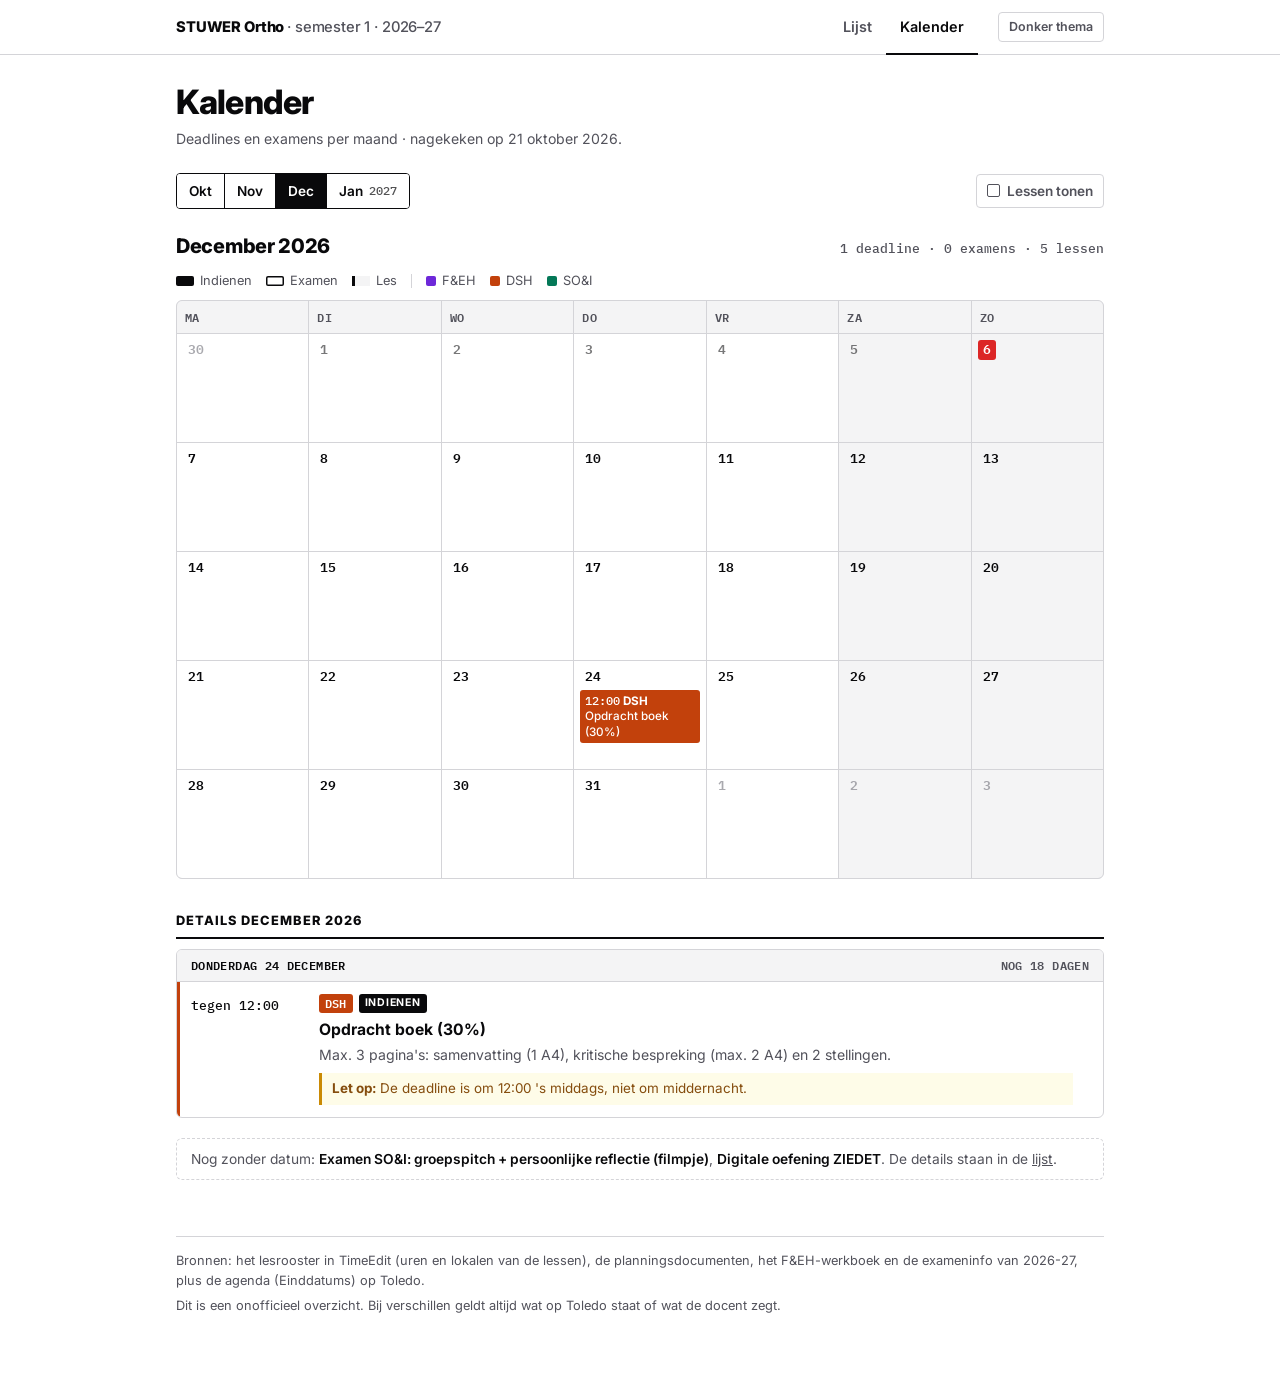
==== kalender.html @ acdc7c65 "Strakker design met meer contrast en een maandkalender Design: - Wit/zwart met harde randen, effen v" ====
<!doctype html>
<html lang="nl">
<head>
<meta charset="utf-8">
<meta name="viewport" content="width=device-width, initial-scale=1">
<title>Kalender · Deadlines STUWER Ortho 26-27</title>
<meta name="description" content="Maandkalender met de deadlines en examens voor F&amp;EH, DSH en SO&amp;I (STUWER Orthopedagogie, UCLL Hasselt, 2026-2027).">
<meta property="og:title" content="Kalender · STUWER Ortho 26-27">
<meta property="og:description" content="Alle deadlines en examens voor F&amp;EH, DSH en SO&amp;I in een maandoverzicht.">
<meta property="og:type" content="website">
<meta property="og:locale" content="nl_BE">
<meta name="theme-color" content="#ffffff" media="(prefers-color-scheme: light)">
<meta name="theme-color" content="#09090b" media="(prefers-color-scheme: dark)">
<link rel="icon" href="data:image/svg+xml,%3Csvg xmlns='http://www.w3.org/2000/svg' viewBox='0 0 64 64'%3E%3Crect width='64' height='64' rx='14' fill='%231b1a20'/%3E%3Crect x='14' y='18' width='36' height='32' rx='5' fill='none' stroke='%23fff' stroke-width='4'/%3E%3Cpath d='M14 29h36M24 12v10M40 12v10' stroke='%23fff' stroke-width='4' stroke-linecap='round'/%3E%3C/svg%3E">
<script>try{var t=localStorage.getItem("theme");if(t==="dark"||t==="light")document.documentElement.setAttribute("data-theme",t)}catch(e){}</script>
<link rel="preconnect" href="https://fonts.googleapis.com">
<link rel="preconnect" href="https://fonts.gstatic.com" crossorigin>
<link href="https://fonts.googleapis.com/css2?family=IBM+Plex+Mono:wght@500;600&family=Inter:wght@400;500;600;700;800&display=swap" rel="stylesheet">
<link rel="stylesheet" href="style.css">
</head>
<body>
<header class="topbar">
  <div class="wrap">
    <a class="brand" href="./">STUWER Ortho <span>· semester 1 · 2026–27</span></a>
    <nav class="tabs" aria-label="Weergave">
      <a href="./">Lijst</a>
      <a href="kalender.html" aria-current="page">Kalender</a>
    </nav>
    <button class="theme" id="theme" type="button" aria-label="Wissel tussen licht en donker thema"></button>
  </div>
</header>

<div class="wrap page">
  <div class="pagehead">
    <h1>Kalender</h1>
    <p class="sub">Deadlines en examens per maand · nagekeken op <span class="checked"></span>.</p>
  </div>

  <div class="calbar">
    <div class="seg" id="months" role="group" aria-label="Kies een maand"></div>
    <button class="chip" id="les" type="button" aria-pressed="false"><span class="box"></span>Lessen tonen</button>
  </div>

  <div class="calhead">
    <h2 id="mtitle"></h2>
    <span class="stats" id="mstats"></span>
  </div>
  <div class="legend" aria-hidden="true">
    <span><i class="lg deadline"></i>Indienen</span>
    <span><i class="lg examen"></i>Examen</span>
    <span><i class="lg les"></i>Les</span>
    <span class="sep"></span>
    <span class="feh"><i class="sq"></i>F&amp;EH</span>
    <span class="dsh"><i class="sq"></i>DSH</span>
    <span class="soi"><i class="sq"></i>SO&amp;I</span>
    <span class="tip">Tik op een dag om de details te zien.</span>
  </div>
  <div class="cal" id="cal"></div>

  <main id="mlist"></main>
  <p class="tbdnote" id="tbdnote" hidden></p>

  <footer>
    <p>Bronnen: het lesrooster in TimeEdit (uren en lokalen van de lessen), de planningsdocumenten, het F&amp;EH-werkboek en de exameninfo van 2026-27, plus de agenda (Einddatums) op Toledo.</p>
    <p>Dit is een onofficieel overzicht. Bij verschillen geldt altijd wat op Toledo staat of wat de docent zegt.</p>
  </footer>
</div>

<script src="data.js"></script>
<script src="common.js"></script>
<script>
const fMon=fmt({month:"short"});
const months=[];
for(let d=new Date(ALL[0].dt.getFullYear(),ALL[0].dt.getMonth(),1),last=ALL[ALL.length-1].dt;d<=last;d=new Date(d.getFullYear(),d.getMonth()+1,1))months.push(d);
const now=new Date(), cur=months.findIndex(m=>m.getFullYear()===now.getFullYear()&&m.getMonth()===now.getMonth());
const state={m:cur>=0?cur:now<months[0]?0:months.length-1,les:false};
const shown=i=>state.les||i.k!=="les";
const inMonth=(i,m)=>i.dt.getFullYear()===m.getFullYear()&&i.dt.getMonth()===m.getMonth();
const plural=(n,one,more)=>n+" "+(n===1?one:more);

const chip=i=>`<span class="ce ${i.v} k-${i.k}" title="${esc(`${COURSES[i.v].abbr} · ${KIND[i.k]} · ${i.t}`)}"><span class="ct">${i.noTime?"":`<span class="t">${fTime.format(i.dt)}</span> `}<b>${esc(COURSES[i.v].abbr)}</b> ${esc(i.t)}</span></span>`;

function render(){
  const m=months[state.m], y=m.getFullYear(), mo=m.getMonth();
  $("#months").innerHTML=months.map((x,k)=>`<button type="button" data-m="${k}" aria-pressed="${k===state.m}">${esc(cap(fMon.format(x)))}${x.getFullYear()!==months[0].getFullYear()?` <span class="n">${x.getFullYear()}</span>`:""}</button>`).join("");
  $("#les").setAttribute("aria-pressed",state.les);

  const items=ALL.filter(i=>inMonth(i,m)), cnt=k=>items.filter(i=>i.k===k).length;
  $("#mtitle").textContent=cap(fMonth.format(m));
  $("#mstats").textContent=[plural(cnt("deadline"),"deadline","deadlines"),plural(cnt("examen"),"examen","examens"),plural(cnt("les"),"les","lessen")].join(" · ");

  const vis=items.filter(shown), byDay={};
  for(const i of vis)(byDay[dayKey(i.dt)]||(byDay[dayKey(i.dt)]=[])).push(i);
  const offset=(new Date(y,mo,1).getDay()+6)%7, len=new Date(y,mo+1,0).getDate(), total=Math.ceil((offset+len)/7)*7, today=dayKey(new Date());
  let html=["ma","di","wo","do","vr","za","zo"].map(w=>`<div class="wd">${w}</div>`).join("");
  for(let k=0;k<total;k++){
    const dt=new Date(y,mo,1-offset+k), key=dayKey(dt), out=dt.getMonth()!==mo, evs=out?[]:byDay[key]||[];
    const cls=`cell${out?" out":""}${key===today?" is-today":""}${k%7>4?" we":""}${!out&&daysUntil(dt)<0?" past":""}`;
    const inner=`<span class="cn">${dt.getDate()}</span>${evs.map(chip).join("")}`;
    html+=evs.length
      ?`<a class="${cls}" href="#d-${key}" aria-label="${esc(cap(fLong.format(dt))+": "+evs.map(i=>KIND[i.k]+" "+COURSES[i.v].abbr+", "+i.t).join("; "))}">${inner}</a>`
      :`<div class="${cls}">${inner}</div>`;
  }
  $("#cal").innerHTML=html;

  const days=groupByDay(vis);
  $("#mlist").innerHTML=`<h2 class="month">Details ${fMonth.format(m)}</h2>`+(days.length
    ?days.map(dayBlock).join("")
    :`<p class="empty">Geen ${state.les?"items":"deadlines of examens"} in ${fMonth.format(m)}.</p>`);

  const tbd=$("#tbdnote");
  tbd.hidden=!UNDATED.length;
  tbd.innerHTML=`Nog zonder datum: ${UNDATED.map(u=>`<b>${esc(u.t)}</b>`).join(", ")}. De details staan in de <a href="./#tbd">lijst</a>.`;
}

$("#months").addEventListener("click",e=>{
  const b=e.target.closest("button"); if(!b)return;
  state.m=+b.dataset.m; render();
});
$("#les").addEventListener("click",()=>{state.les=!state.les;render();});
document.addEventListener("visibilitychange",()=>{if(!document.hidden)render();});
render();
</script>
</body>
</html>
---- style.css ----
/* Gedeelde stijl voor index.html (lijst) en kalender.html. */
:root{
  --bg:#ffffff; --surface:#ffffff; --subtle:#f4f4f5; --ink:#09090b; --muted:#52525b; --faint:#71717a; --line:#d4d4d8;
  --feh:#6d28d9; --dsh:#c2410c; --soi:#047857; --on-c:#ffffff;
  --warn:#854d0e; --warn-bg:#fefce8; --warn-line:#ca8a04;
  --urgent:#dc2626;
  --mono:"IBM Plex Mono",ui-monospace,SFMono-Regular,Menlo,Consolas,monospace;
  color-scheme:light;
}
@media (prefers-color-scheme:dark){
  :root:not([data-theme="light"]){
    --bg:#09090b; --surface:#111113; --subtle:#1a1a1d; --ink:#fafafa; --muted:#a1a1aa; --faint:#8b8b94; --line:#323238;
    --feh:#a78bfa; --dsh:#fb923c; --soi:#34d399; --on-c:#09090b;
    --warn:#fde047; --warn-bg:#232008; --warn-line:#a16207;
    --urgent:#f87171;
    color-scheme:dark;
  }
}
:root[data-theme="dark"]{
  --bg:#09090b; --surface:#111113; --subtle:#1a1a1d; --ink:#fafafa; --muted:#a1a1aa; --faint:#8b8b94; --line:#323238;
  --feh:#a78bfa; --dsh:#fb923c; --soi:#34d399; --on-c:#09090b;
  --warn:#fde047; --warn-bg:#232008; --warn-line:#a16207;
  --urgent:#f87171;
  color-scheme:dark;
}
*{box-sizing:border-box}
html{scroll-behavior:smooth}
@media (prefers-reduced-motion:reduce){html{scroll-behavior:auto}}
body{margin:0;background:var(--bg);color:var(--ink);font:15px/1.5 Inter,system-ui,-apple-system,"Segoe UI",sans-serif;-webkit-font-smoothing:antialiased}
a{color:inherit}
button{font:inherit;color:inherit}
:focus-visible{outline:2px solid var(--ink);outline-offset:2px}
.wrap{max-width:960px;margin:0 auto;padding:0 16px}
main.wrap,.page{padding-bottom:64px}
.label{font-size:.7rem;font-weight:700;letter-spacing:.07em;text-transform:uppercase;color:var(--muted)}
.nw{white-space:nowrap}
.feh{--c:var(--feh)} .dsh{--c:var(--dsh)} .soi{--c:var(--soi)}

/* bovenbalk */
.topbar{border-bottom:1px solid var(--line)}
.topbar .wrap{display:flex;align-items:center;gap:20px;min-height:54px}
.brand{margin-right:auto;font-weight:800;font-size:.92rem;letter-spacing:-.01em;text-decoration:none}
.brand span{color:var(--muted);font-weight:500}
.tabs{display:flex;align-self:stretch}
.tabs a{display:flex;align-items:center;padding:0 14px;margin-bottom:-1px;border-bottom:2px solid transparent;font-size:.9rem;font-weight:600;color:var(--muted);text-decoration:none}
.tabs a:hover{color:var(--ink)}
.tabs a[aria-current="page"]{color:var(--ink);border-bottom-color:var(--ink)}
.theme{flex:none;border:1px solid var(--line);background:var(--surface);border-radius:4px;padding:5px 10px;font-size:.78rem;font-weight:600;color:var(--muted);cursor:pointer}
.theme:hover{color:var(--ink);border-color:var(--ink)}

/* paginakop */
.pagehead{padding:28px 0 0}
h1{margin:0;font-size:clamp(1.55rem,4.5vw,2.1rem);font-weight:800;line-height:1.15;letter-spacing:-.025em}
.sub{margin:6px 0 0;font-size:.88rem;color:var(--muted)}

/* volgende deadline + volgende les */
.summary{display:grid;grid-template-columns:1fr 1fr;gap:12px;margin-top:22px}
.sum{display:grid;grid-template-columns:auto 1fr;align-content:start;gap:0 16px;padding:14px 16px;background:var(--surface);border:1px solid var(--line);border-top:4px solid var(--c,var(--line));border-radius:6px}
.cd{min-width:60px;padding-right:16px;border-right:1px solid var(--line)}
.cd b{display:block;font:600 2.4rem/1 var(--mono);letter-spacing:-.05em;color:var(--c)}
.cd .label{display:block;margin-top:6px}
.s-ttl{margin:4px 0 6px;font-size:1.02rem;font-weight:700;line-height:1.3}
.s-meta{display:flex;flex-wrap:wrap;align-items:center;gap:4px 8px;font:500 .8rem/1.5 var(--mono);color:var(--muted)}
.s-after{grid-column:1/-1;margin-top:12px;padding-top:10px;border-top:1px solid var(--line);font-size:.84rem;color:var(--muted)}
.s-after b{color:var(--ink);font-weight:600}
.s-none{margin:6px 0 0;color:var(--muted)}

/* knoppen en filters */
.filters{display:flex;flex-wrap:wrap;align-items:center;justify-content:space-between;gap:10px 16px;margin-top:28px;padding:10px 0;border-bottom:1px solid var(--line);background:var(--bg)}
.seg{display:inline-flex;border:1px solid var(--ink);border-radius:4px;overflow:hidden}
.seg button{display:inline-flex;align-items:center;gap:6px;border:0;background:var(--surface);padding:7px 12px;font-size:.85rem;font-weight:600;white-space:nowrap;cursor:pointer}
.seg button+button{border-left:1px solid var(--ink)}
.seg button:hover{background:var(--subtle)}
.seg button[aria-pressed="true"]{background:var(--ink);color:var(--bg)}
.seg .n{font:500 .75rem var(--mono);opacity:.7}
.chips{display:flex;flex-wrap:wrap;align-items:center;gap:6px}
.chip{display:inline-flex;align-items:center;gap:7px;border:1px solid var(--line);background:var(--surface);border-radius:4px;padding:6px 10px;font-size:.85rem;font-weight:600;color:var(--muted);cursor:pointer}
.chip:hover{color:var(--ink);border-color:var(--ink)}
.chip[aria-pressed="true"]{color:var(--ink);border-color:var(--ink);box-shadow:inset 0 0 0 1px var(--ink)}
.chip.all[aria-pressed="true"]{background:var(--ink);color:var(--bg)}
.sq{width:10px;height:10px;border-radius:2px;background:var(--c);flex:none}
.box{width:13px;height:13px;border:1.5px solid currentColor;border-radius:2px;flex:none;display:grid;place-items:center;font-size:.6rem;line-height:1}
.chip[aria-pressed="true"] .box{background:var(--ink);border-color:var(--ink);color:var(--bg)}
.chip[aria-pressed="true"] .box::after{content:"✓"}
.pastbtn{display:block;margin:10px 0 0;padding:4px 0;background:none;border:0;color:var(--muted);font-size:.85rem;font-weight:500;text-decoration:underline;text-underline-offset:3px;cursor:pointer}
.pastbtn:hover{color:var(--ink)}

/* labels */
.badge{display:inline-block;padding:4px 6px;border-radius:3px;background:var(--c);color:var(--on-c);font:600 .72rem/1 var(--mono);letter-spacing:.02em}
.kind{display:inline-block;padding:4px 6px;border-radius:3px;font-size:.66rem;font-weight:700;line-height:1;letter-spacing:.07em;text-transform:uppercase;color:var(--muted)}
.kind.les{padding-left:2px;padding-right:2px}
.kind.deadline{background:var(--ink);color:var(--bg)}
.kind.examen{box-shadow:inset 0 0 0 1.5px var(--ink);color:var(--ink)}
.kind.opdracht{box-shadow:inset 0 0 0 1px var(--muted)}

/* planning */
.month{margin:32px 0 10px;padding-bottom:6px;border-bottom:2px solid var(--ink);font-size:.8rem;font-weight:800;letter-spacing:.08em;text-transform:uppercase}
.day{margin:10px 0;background:var(--surface);border:1px solid var(--line);border-radius:6px;overflow:hidden;scroll-margin-top:16px}
.day:target{outline:2px solid var(--ink);outline-offset:2px}
.day.past{opacity:.55}
.dh{display:flex;justify-content:space-between;gap:12px;padding:7px 14px;background:var(--subtle);border-bottom:1px solid var(--line);font:600 .76rem/1.4 var(--mono);letter-spacing:.03em;text-transform:uppercase}
.dh .rel{color:var(--muted);white-space:nowrap}
.dh .rel.soon{color:var(--urgent)}
.row{display:grid;grid-template-columns:112px minmax(0,1fr) auto;gap:4px 16px;padding:12px 14px 12px 11px;border-left:3px solid var(--c)}
.row+.row{border-top:1px solid var(--line)}
.r-time{padding-top:1px;font:500 .82rem/1.6 var(--mono)}
.r-room{font:500 .82rem/1.6 var(--mono);color:var(--muted);text-align:right;white-space:nowrap}
.r-tags{display:flex;flex-wrap:wrap;align-items:center;gap:6px;margin-bottom:6px}
.row h4{margin:0;font-size:.98rem;font-weight:700;line-height:1.35}
.row.k-les h4{font-weight:500}
.row p{margin:4px 0 0;font-size:.88rem;color:var(--muted)}
.row ul{margin:6px 0 0;padding-left:18px;font-size:.88rem;color:var(--muted)}
.row li+li{margin-top:3px}
.note{margin-top:8px!important;padding:6px 10px;border-left:3px solid var(--warn-line);background:var(--warn-bg);color:var(--warn)!important;font-size:.84rem!important;line-height:1.45}
.today{display:flex;align-items:center;gap:10px;margin:22px 0 4px;color:var(--urgent);font:700 .74rem var(--mono);letter-spacing:.06em;text-transform:uppercase}
.today::after{content:"";flex:1;height:2px;background:var(--urgent)}
.empty{padding:28px 0;color:var(--muted);text-align:center}

/* kalender */
.calbar{display:flex;flex-wrap:wrap;align-items:center;justify-content:space-between;gap:10px 16px;margin-top:24px}
.calhead{display:flex;flex-wrap:wrap;align-items:baseline;justify-content:space-between;gap:6px 16px;margin:22px 0 10px}
.calhead h2{margin:0;font-size:1.25rem;font-weight:800;letter-spacing:-.015em}
.calhead .stats{font:500 .8rem var(--mono);color:var(--muted)}
.legend{display:flex;flex-wrap:wrap;align-items:center;gap:6px 14px;margin:0 0 10px;font-size:.8rem;color:var(--muted)}
.legend span{display:inline-flex;align-items:center;gap:6px}
.legend .sep{width:1px;height:14px;background:var(--line)}
.lg{display:inline-block;width:18px;height:10px;border-radius:2px}
.lg.deadline{background:var(--ink)}
.lg.examen{box-shadow:inset 0 0 0 1.5px var(--ink)}
.lg.les{border-left:3px solid var(--ink);border-radius:0;background:var(--subtle)}
.cal{display:grid;grid-template-columns:repeat(7,minmax(0,1fr));gap:1px;background:var(--line);border:1px solid var(--line);border-radius:6px;overflow:hidden}
.wd{padding:6px 8px;background:var(--subtle);font:600 .72rem var(--mono);letter-spacing:.04em;text-transform:uppercase;color:var(--muted)}
.cell{display:flex;flex-direction:column;gap:3px;min-width:0;min-height:108px;padding:6px;background:var(--surface);color:inherit;text-decoration:none}
.cell.we{background:var(--subtle)}
.cell.out .cn{color:var(--faint);opacity:.6}
.cell.past>*{opacity:.55}
a.cell:hover{box-shadow:inset 0 0 0 2px var(--ink)}
.cn{align-self:flex-start;padding:1px 5px;border-radius:3px;font:600 .8rem/1.4 var(--mono)}
.cell.is-today .cn{background:var(--urgent);color:#fff;opacity:1}
.ce{display:block;padding:3px 5px;border-radius:3px;font-size:.73rem;line-height:1.3;word-break:break-word}
.ct{display:-webkit-box;-webkit-box-orient:vertical;-webkit-line-clamp:3;overflow:hidden}
.ce .t{font-family:var(--mono);font-weight:500}
.ce.k-deadline{background:var(--c);color:var(--on-c);font-weight:500}
.ce.k-examen{box-shadow:inset 0 0 0 1.5px var(--c);font-weight:500}
.ce.k-les{padding-left:6px;border-left:3px solid var(--c);border-radius:0;color:var(--muted)}
.tbdnote{margin:20px 0 0;padding:10px 14px;border:1px dashed var(--line);border-radius:6px;font-size:.86rem;color:var(--muted)}
.tbdnote b{color:var(--ink);font-weight:600}

footer{margin-top:56px;padding-top:14px;border-top:1px solid var(--line);font-size:.8rem;color:var(--muted)}
footer p{margin:0 0 6px}

@media (min-width:700px){
  .filters{position:sticky;top:0;z-index:5}
  .day{scroll-margin-top:72px}
}
@media (max-width:640px){
  .summary{grid-template-columns:1fr}
  .seg{display:flex;width:100%}
  .seg button{flex:1 1 auto;justify-content:center;padding:7px 8px}
  .row{grid-template-columns:auto minmax(0,1fr);grid-template-areas:"time room" "main main";gap:2px 8px;padding:10px 12px 12px 10px}
  .r-time{grid-area:time}
  .r-room{grid-area:room;text-align:left;color:var(--muted)}
  .r-room:not(:empty)::before{content:"· "}
  .r-main{grid-area:main;margin-top:4px}
  .cell{min-height:60px;padding:4px 3px;gap:3px}
  .wd{padding:5px 0;text-align:center}
  .cn{font-size:.74rem;padding:0 4px}
  .ce{height:7px;padding:0;border-radius:2px}
  .ct{display:none}
  .ce.k-les{height:4px;border-left:0;background:var(--c);opacity:.5}
  .legend .tip{flex-basis:100%}
}
@media (max-width:560px){
  .topbar .wrap{flex-wrap:wrap;gap:0 12px;padding-top:6px}
  .brand span{display:none}
  .tabs{order:3;width:100%}
  .tabs a{flex:1;justify-content:center;height:42px}
}
@media (min-width:641px){.legend .tip{display:none}}
@media (max-width:380px){.xl{display:none}}
@media print{
  .theme,.tabs,.filters,.pastbtn,.calbar{display:none!important}
  .day,.row{break-inside:avoid}
}
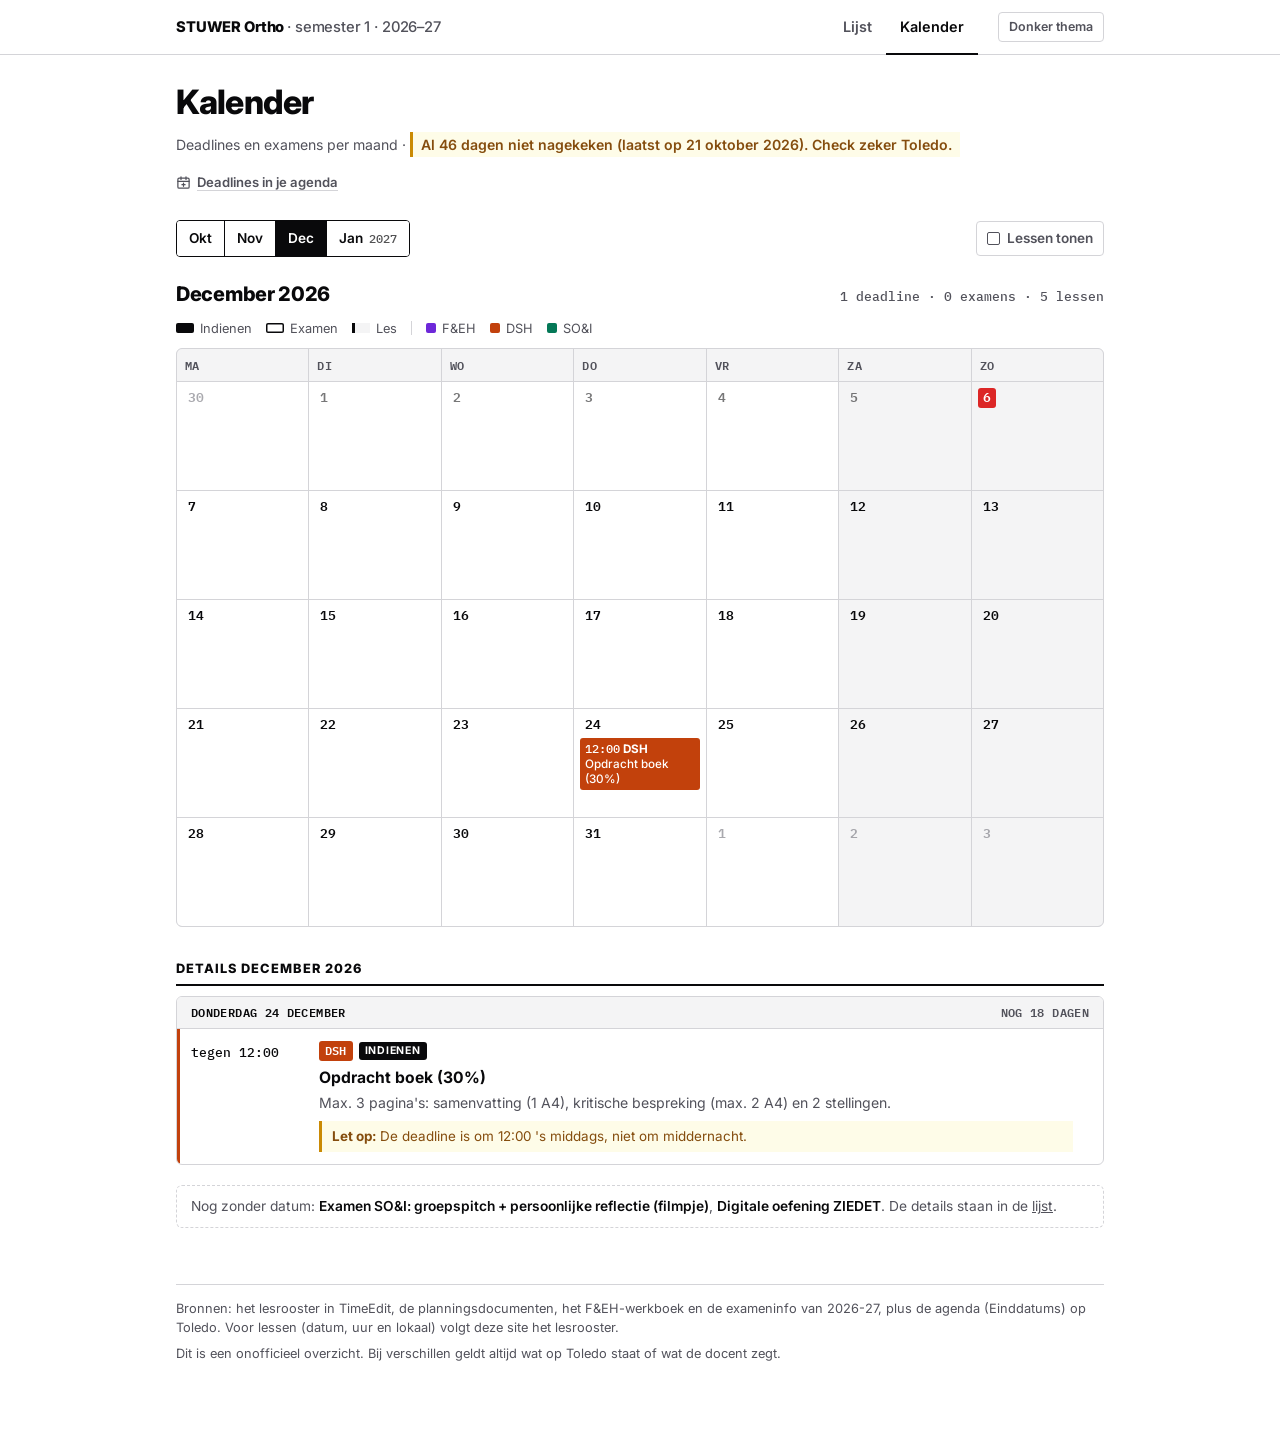
==== commit 6e5686ec: "Agenda-export, datacontrole, nagekeken-melding en beginscherm-tip - Data: TimeEdit is de bron voor l" ====
--- a/kalender.html
+++ b/kalender.html
@@ -11,7 +11,13 @@
 <meta property="og:locale" content="nl_BE">
 <meta name="theme-color" content="#ffffff" media="(prefers-color-scheme: light)">
 <meta name="theme-color" content="#09090b" media="(prefers-color-scheme: dark)">
-<link rel="icon" href="data:image/svg+xml,%3Csvg xmlns='http://www.w3.org/2000/svg' viewBox='0 0 64 64'%3E%3Crect width='64' height='64' rx='14' fill='%231b1a20'/%3E%3Crect x='14' y='18' width='36' height='32' rx='5' fill='none' stroke='%23fff' stroke-width='4'/%3E%3Cpath d='M14 29h36M24 12v10M40 12v10' stroke='%23fff' stroke-width='4' stroke-linecap='round'/%3E%3C/svg%3E">
+<link rel="icon" href="icons/icon.svg" type="image/svg+xml">
+<link rel="apple-touch-icon" href="icons/apple-touch-icon.png">
+<link rel="manifest" href="manifest.webmanifest">
+<meta name="mobile-web-app-capable" content="yes">
+<meta name="apple-mobile-web-app-capable" content="yes">
+<meta name="apple-mobile-web-app-title" content="Deadlines">
+<meta name="apple-mobile-web-app-status-bar-style" content="default">
 <script>try{var t=localStorage.getItem("theme");if(t==="dark"||t==="light")document.documentElement.setAttribute("data-theme",t)}catch(e){}</script>
 <link rel="preconnect" href="https://fonts.googleapis.com">
 <link rel="preconnect" href="https://fonts.gstatic.com" crossorigin>
@@ -32,8 +38,11 @@
 
 <div class="wrap page">
   <div class="pagehead">
-    <h1>Kalender</h1>
-    <p class="sub">Deadlines en examens per maand · nagekeken op <span class="checked"></span>.</p>
+    <div>
+      <h1>Kalender</h1>
+      <p class="sub">Deadlines en examens per maand · <span class="checked"></span></p>
+    </div>
+    <button class="ghost" id="ics" type="button" title="Download een agendabestand (.ics) met alle komende deadlines en examens, met een herinnering 3 dagen en 1 dag vooraf."><svg viewBox="0 0 24 24" fill="none" stroke="currentColor" stroke-width="2" stroke-linecap="round" stroke-linejoin="round" aria-hidden="true"><rect x="3" y="5" width="18" height="16" rx="2"/><path d="M3 10h18M8 3v4M16 3v4M12 13v5M9.5 15.5h5"/></svg><span>Deadlines in je agenda</span></button>
   </div>
 
   <div class="calbar">
@@ -61,7 +70,7 @@
   <p class="tbdnote" id="tbdnote" hidden></p>
 
   <footer>
-    <p>Bronnen: het lesrooster in TimeEdit (uren en lokalen van de lessen), de planningsdocumenten, het F&amp;EH-werkboek en de exameninfo van 2026-27, plus de agenda (Einddatums) op Toledo.</p>
+    <p>Bronnen: het lesrooster in TimeEdit, de planningsdocumenten, het F&amp;EH-werkboek en de exameninfo van 2026-27, plus de agenda (Einddatums) op Toledo. Voor lessen (datum, uur en lokaal) volgt deze site het lesrooster.</p>
     <p>Dit is een onofficieel overzicht. Bij verschillen geldt altijd wat op Toledo staat of wat de docent zegt.</p>
   </footer>
 </div>
@@ -109,8 +118,8 @@
     :`<p class="empty">Geen ${state.les?"items":"deadlines of examens"} in ${fMonth.format(m)}.</p>`);
 
   const tbd=$("#tbdnote");
-  tbd.hidden=!UNDATED.length;
-  tbd.innerHTML=`Nog zonder datum: ${UNDATED.map(u=>`<b>${esc(u.t)}</b>`).join(", ")}. De details staan in de <a href="./#tbd">lijst</a>.`;
+  tbd.hidden=!TBD.length;
+  tbd.innerHTML=`Nog zonder datum: ${TBD.map(u=>`<b>${esc(u.t)}</b>`).join(", ")}. De details staan in de <a href="./#tbd">lijst</a>.`;
 }
 
 $("#months").addEventListener("click",e=>{
--- a/style.css
+++ b/style.css
@@ -182,3 +182,32 @@
   .theme,.tabs,.filters,.pastbtn,.calbar{display:none!important}
   .day,.row{break-inside:avoid}
 }
+
+/* agenda-knop, nagekeken-melding, datafouten */
+.pagehead{display:flex;flex-wrap:wrap;align-items:flex-end;justify-content:space-between;gap:12px 24px}
+.ghost{display:inline-flex;align-items:center;gap:6px;border:0;background:none;padding:4px 0;font-size:.82rem;font-weight:600;color:var(--muted);white-space:nowrap;cursor:pointer}
+.ghost span{text-decoration:underline;text-decoration-color:var(--line);text-underline-offset:3px}
+.ghost:hover{color:var(--ink)}
+.ghost:hover span{text-decoration-color:currentColor}
+.ghost svg{width:15px;height:15px;flex:none}
+.checked.stale{display:inline-block;margin-top:4px;padding:2px 8px;border-left:3px solid var(--warn-line);background:var(--warn-bg);color:var(--warn);font-weight:600}
+.problems{margin:20px 0 0;padding:12px 14px;border:2px solid var(--urgent);border-radius:6px;font-size:.88rem}
+.problems ul{margin:6px 0 0;padding-left:18px;color:var(--muted)}
+
+/* eenmalige tip: op beginscherm zetten */
+.sheet{position:fixed;left:0;right:0;bottom:0;z-index:50;padding:0 12px calc(12px + env(safe-area-inset-bottom));pointer-events:none}
+.sheet-in{position:relative;max-width:520px;margin:0 auto;padding:16px 16px 14px;background:var(--surface);border:1px solid var(--ink);border-top-width:4px;border-radius:8px;box-shadow:0 12px 40px rgba(0,0,0,.28);pointer-events:auto;animation:sheet-up .25s ease-out}
+@keyframes sheet-up{from{transform:translateY(16px);opacity:0}}
+@media (prefers-reduced-motion:reduce){.sheet-in{animation:none}}
+.sheet h2{margin:4px 40px 4px 0;font-size:1.05rem;font-weight:800;letter-spacing:-.01em}
+.sheet p{margin:0;font-size:.88rem;color:var(--muted)}
+.sheet ol{margin:12px 0 0;padding:0;list-style:none;counter-reset:step}
+.sheet li{display:flex;align-items:flex-start;gap:10px;padding:8px 0;border-top:1px solid var(--line);font-size:.9rem;counter-increment:step}
+.sheet li::before{content:counter(step);flex:none;display:grid;place-items:center;width:22px;height:22px;border-radius:3px;background:var(--ink);color:var(--bg);font:600 .75rem var(--mono)}
+.sheet li svg{width:17px;height:17px;vertical-align:-3px}
+.sheet .fine{margin-top:6px;font-size:.8rem}
+.sheet-x{position:absolute;top:10px;right:10px;width:32px;height:32px;border:1px solid var(--line);border-radius:4px;background:var(--surface);color:var(--muted);font-size:1.1rem;line-height:1;cursor:pointer}
+.sheet-act{display:flex;justify-content:flex-end;gap:8px;margin-top:12px}
+.btn{border:1px solid var(--ink);border-radius:4px;background:var(--surface);padding:8px 14px;font-size:.88rem;font-weight:600;cursor:pointer}
+.btn.primary{background:var(--ink);color:var(--bg)}
+@media print{.ghost,.sheet{display:none!important}}
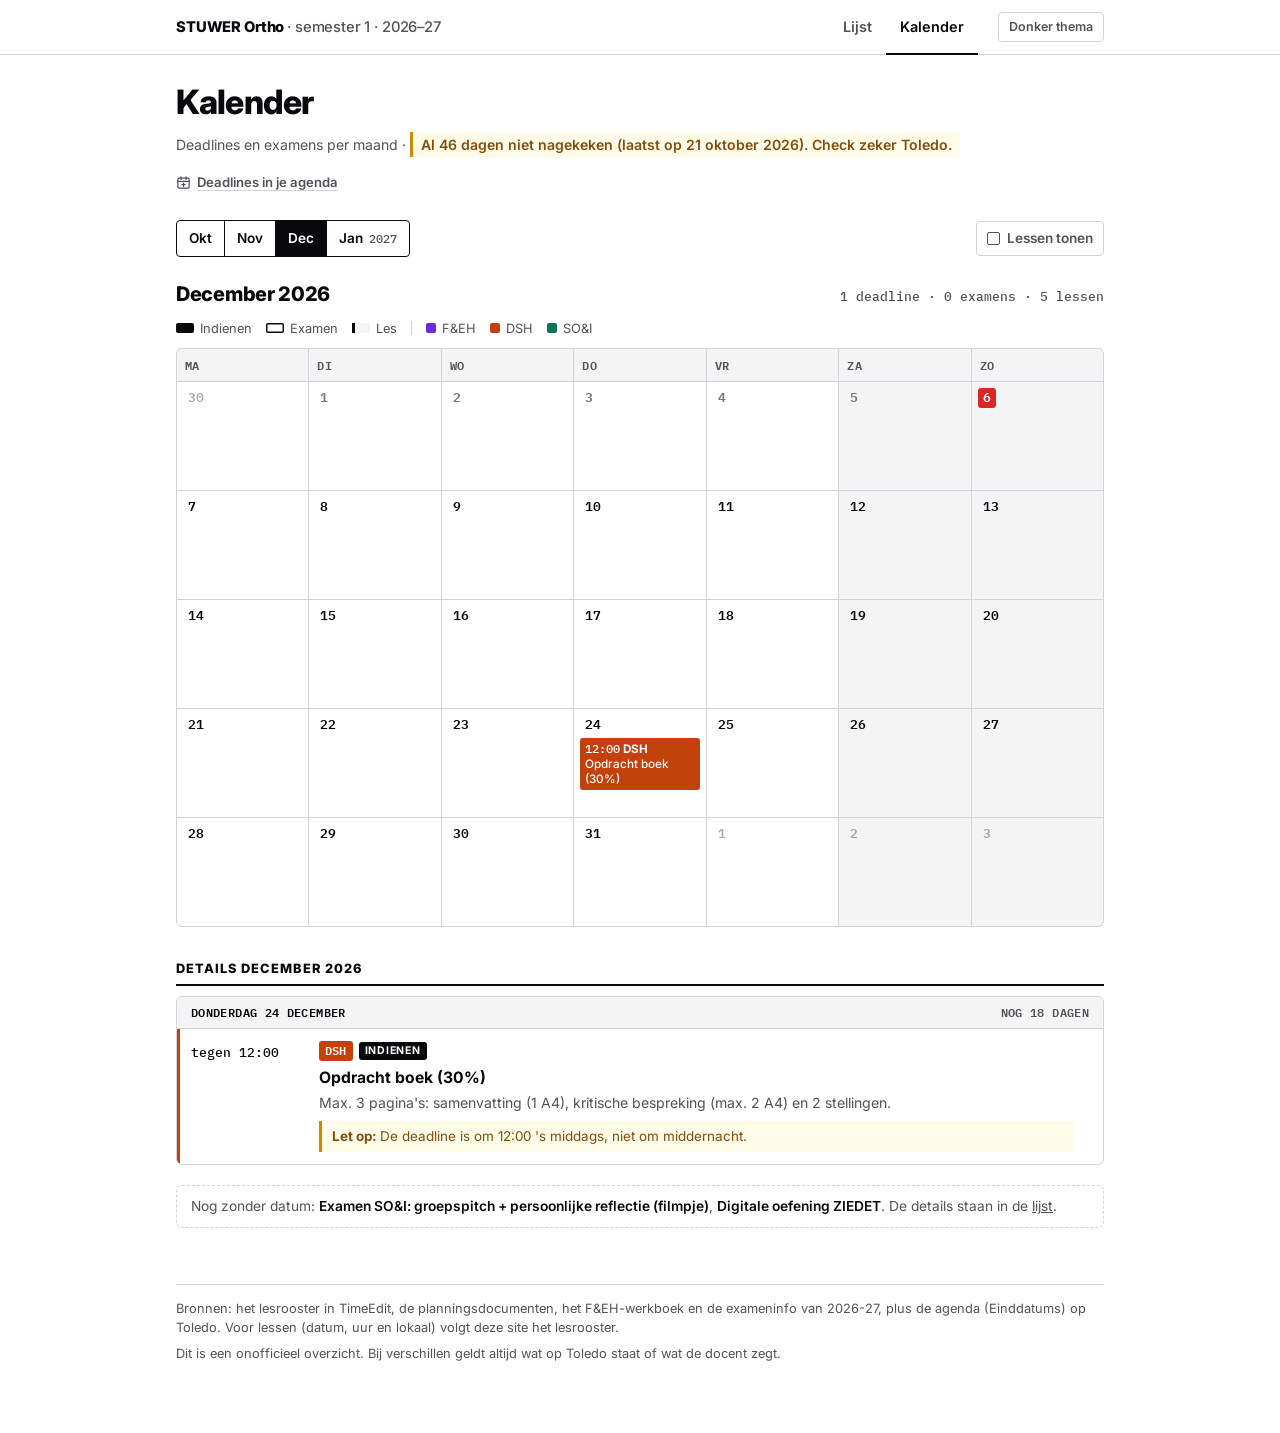
==== commit e2459aab: "Grijs donker thema en vloeiende animaties Donker thema: - Grafietgrijs in plaats van bijna-zwart, me" ====
--- a/kalender.html
+++ b/kalender.html
@@ -1,5 +1,5 @@
 <!doctype html>
-<html lang="nl">
+<html lang="nl" data-page="kalender">
 <head>
 <meta charset="utf-8">
 <meta name="viewport" content="width=device-width, initial-scale=1">
@@ -10,7 +10,7 @@
 <meta property="og:type" content="website">
 <meta property="og:locale" content="nl_BE">
 <meta name="theme-color" content="#ffffff" media="(prefers-color-scheme: light)">
-<meta name="theme-color" content="#09090b" media="(prefers-color-scheme: dark)">
+<meta name="theme-color" content="#242529" media="(prefers-color-scheme: dark)">
 <link rel="icon" href="icons/icon.svg" type="image/svg+xml">
 <link rel="apple-touch-icon" href="icons/apple-touch-icon.png">
 <link rel="manifest" href="manifest.webmanifest">
@@ -18,7 +18,12 @@
 <meta name="apple-mobile-web-app-capable" content="yes">
 <meta name="apple-mobile-web-app-title" content="Deadlines">
 <meta name="apple-mobile-web-app-status-bar-style" content="default">
-<script>try{var t=localStorage.getItem("theme");if(t==="dark"||t==="light")document.documentElement.setAttribute("data-theme",t)}catch(e){}</script>
+<script>
+try{var t=localStorage.getItem("theme");if(t==="dark"||t==="light")document.documentElement.setAttribute("data-theme",t)}catch(e){}
+// Bij een paginawissel met view transition: geen gewone fade-in, de overgang doet het werk.
+addEventListener("pagereveal",function(e){if(!e.viewTransition)return;var r=document.documentElement;r.classList.add("nav-vt","no-enter");e.viewTransition.finished.finally(function(){r.classList.remove("nav-vt")})});
+</script>
+<script type="speculationrules">{"prerender":[{"urls":["./"],"eagerness":"moderate"}]}</script>
 <link rel="preconnect" href="https://fonts.googleapis.com">
 <link rel="preconnect" href="https://fonts.gstatic.com" crossorigin>
 <link href="https://fonts.googleapis.com/css2?family=IBM+Plex+Mono:wght@500;600&family=Inter:wght@400;500;600;700;800&display=swap" rel="stylesheet">
@@ -30,7 +35,7 @@
     <a class="brand" href="./">STUWER Ortho <span>· semester 1 · 2026–27</span></a>
     <nav class="tabs" aria-label="Weergave">
       <a href="./">Lijst</a>
-      <a href="kalender.html" aria-current="page">Kalender</a>
+      <a href="kalender.html" aria-current="page">Kalender<span class="ind" aria-hidden="true"></span></a>
     </nav>
     <button class="theme" id="theme" type="button" aria-label="Wissel tussen licht en donker thema"></button>
   </div>
@@ -89,9 +94,13 @@
 
 const chip=i=>`<span class="ce ${i.v} k-${i.k}" title="${esc(`${COURSES[i.v].abbr} · ${KIND[i.k]} · ${i.t}`)}"><span class="ct">${i.noTime?"":`<span class="t">${fTime.format(i.dt)}</span> `}<b>${esc(COURSES[i.v].abbr)}</b> ${esc(i.t)}</span></span>`;
 
-function render(){
+$("#months").innerHTML=months.map((x,k)=>`<button type="button" data-m="${k}">${esc(cap(fMon.format(x)))}${x.getFullYear()!==months[0].getFullYear()?` <span class="n">${x.getFullYear()}</span>`:""}</button>`).join("");
+
+// fx: "next"/"prev" = maandwissel (raster schuift), "les" = lessen aan/uit, leeg = zonder animatie.
+function render(fx){
   const m=months[state.m], y=m.getFullYear(), mo=m.getMonth();
-  $("#months").innerHTML=months.map((x,k)=>`<button type="button" data-m="${k}" aria-pressed="${k===state.m}">${esc(cap(fMon.format(x)))}${x.getFullYear()!==months[0].getFullYear()?` <span class="n">${x.getFullYear()}</span>`:""}</button>`).join("");
+  document.querySelectorAll("#months button").forEach(b=>b.setAttribute("aria-pressed",+b.dataset.m===state.m));
+  syncSeg($("#months"),!!fx);
   $("#les").setAttribute("aria-pressed",state.les);
 
   const items=ALL.filter(i=>inMonth(i,m)), cnt=k=>items.filter(i=>i.k===k).length;
@@ -111,22 +120,26 @@
       :`<div class="${cls}">${inner}</div>`;
   }
   $("#cal").innerHTML=html;
+  if(fx==="next"||fx==="prev"){replay($("#cal"),"in-"+fx);replay($(".calhead"),"in-"+fx);}
+  else if(fx==="les")replay($("#cal"),"chips-in");
 
-  const days=groupByDay(vis);
-  $("#mlist").innerHTML=`<h2 class="month">Details ${fMonth.format(m)}</h2>`+(days.length
-    ?days.map(dayBlock).join("")
+  const days=groupByDay(vis), list=$("#mlist");
+  list.classList.toggle("anim",!!fx);
+  list.innerHTML=`<h2 class="month">Details ${fMonth.format(m)}</h2>`+(days.length
+    ?days.map((d,i)=>dayBlock(d,i+1)).join("")
     :`<p class="empty">Geen ${state.les?"items":"deadlines of examens"} in ${fMonth.format(m)}.</p>`);
 
   const tbd=$("#tbdnote");
-  tbd.hidden=!TBD.length;
-  tbd.innerHTML=`Nog zonder datum: ${TBD.map(u=>`<b>${esc(u.t)}</b>`).join(", ")}. De details staan in de <a href="./#tbd">lijst</a>.`;
+  tbd.hidden=!UNDATED.length;
+  tbd.innerHTML=`Nog zonder datum: ${UNDATED.map(u=>`<b>${esc(u.t)}</b>`).join(", ")}. De details staan in de <a href="./#tbd">lijst</a>.`;
 }
 
 $("#months").addEventListener("click",e=>{
-  const b=e.target.closest("button"); if(!b)return;
-  state.m=+b.dataset.m; render();
+  const b=e.target.closest("button"); if(!b||+b.dataset.m===state.m)return;
+  const dir=+b.dataset.m>state.m?"next":"prev";
+  state.m=+b.dataset.m; render(dir);
 });
-$("#les").addEventListener("click",()=>{state.les=!state.les;render();});
+$("#les").addEventListener("click",()=>{state.les=!state.les;render("les");});
 document.addEventListener("visibilitychange",()=>{if(!document.hidden)render();});
 render();
 </script>
--- a/style.css
+++ b/style.css
@@ -3,24 +3,28 @@
   --bg:#ffffff; --surface:#ffffff; --subtle:#f4f4f5; --ink:#09090b; --muted:#52525b; --faint:#71717a; --line:#d4d4d8;
   --feh:#6d28d9; --dsh:#c2410c; --soi:#047857; --on-c:#ffffff;
   --warn:#854d0e; --warn-bg:#fefce8; --warn-line:#ca8a04;
-  --urgent:#dc2626;
+  --urgent:#dc2626; --on-urgent:#ffffff;
+  --past-op:.55; --count-op:.7;
   --mono:"IBM Plex Mono",ui-monospace,SFMono-Regular,Menlo,Consolas,monospace;
+  --ease:cubic-bezier(.2,.8,.2,1);
   color-scheme:light;
 }
 @media (prefers-color-scheme:dark){
   :root:not([data-theme="light"]){
-    --bg:#09090b; --surface:#111113; --subtle:#1a1a1d; --ink:#fafafa; --muted:#a1a1aa; --faint:#8b8b94; --line:#323238;
-    --feh:#a78bfa; --dsh:#fb923c; --soi:#34d399; --on-c:#09090b;
-    --warn:#fde047; --warn-bg:#232008; --warn-line:#a16207;
-    --urgent:#f87171;
+    --bg:#242529; --surface:#303136; --subtle:#3b3c42; --ink:#fafafa; --muted:#bdbec5; --faint:#b6b7be; --line:#5d5e66;
+    --feh:#b5a1fc; --dsh:#fb9d50; --soi:#40dda3; --on-c:#18181b;
+    --warn:#fde047; --warn-bg:#3d3a26; --warn-line:#ca8a04;
+    --urgent:#ff9898; --on-urgent:#18181b;
+    --past-op:.6; --count-op:.8;
     color-scheme:dark;
   }
 }
 :root[data-theme="dark"]{
-  --bg:#09090b; --surface:#111113; --subtle:#1a1a1d; --ink:#fafafa; --muted:#a1a1aa; --faint:#8b8b94; --line:#323238;
-  --feh:#a78bfa; --dsh:#fb923c; --soi:#34d399; --on-c:#09090b;
-  --warn:#fde047; --warn-bg:#232008; --warn-line:#a16207;
-  --urgent:#f87171;
+  --bg:#242529; --surface:#303136; --subtle:#3b3c42; --ink:#fafafa; --muted:#bdbec5; --faint:#b6b7be; --line:#5d5e66;
+  --feh:#b5a1fc; --dsh:#fb9d50; --soi:#40dda3; --on-c:#18181b;
+  --warn:#fde047; --warn-bg:#3d3a26; --warn-line:#ca8a04;
+  --urgent:#ff9898; --on-urgent:#18181b;
+  --past-op:.6; --count-op:.8;
   color-scheme:dark;
 }
 *{box-sizing:border-box}
@@ -42,9 +46,10 @@
 .brand{margin-right:auto;font-weight:800;font-size:.92rem;letter-spacing:-.01em;text-decoration:none}
 .brand span{color:var(--muted);font-weight:500}
 .tabs{display:flex;align-self:stretch}
-.tabs a{display:flex;align-items:center;padding:0 14px;margin-bottom:-1px;border-bottom:2px solid transparent;font-size:.9rem;font-weight:600;color:var(--muted);text-decoration:none}
+.tabs a{position:relative;display:flex;align-items:center;padding:0 14px;margin-bottom:-1px;border-bottom:2px solid transparent;font-size:.9rem;font-weight:600;color:var(--muted);text-decoration:none}
 .tabs a:hover{color:var(--ink)}
-.tabs a[aria-current="page"]{color:var(--ink);border-bottom-color:var(--ink)}
+.tabs a[aria-current="page"]{color:var(--ink)}
+.tabs .ind{position:absolute;left:0;right:0;bottom:-2px;height:2px;background:var(--ink)}
 .theme{flex:none;border:1px solid var(--line);background:var(--surface);border-radius:4px;padding:5px 10px;font-size:.78rem;font-weight:600;color:var(--muted);cursor:pointer}
 .theme:hover{color:var(--ink);border-color:var(--ink)}
 
@@ -67,12 +72,14 @@
 
 /* knoppen en filters */
 .filters{display:flex;flex-wrap:wrap;align-items:center;justify-content:space-between;gap:10px 16px;margin-top:28px;padding:10px 0;border-bottom:1px solid var(--line);background:var(--bg)}
-.seg{display:inline-flex;border:1px solid var(--ink);border-radius:4px;overflow:hidden}
-.seg button{display:inline-flex;align-items:center;gap:6px;border:0;background:var(--surface);padding:7px 12px;font-size:.85rem;font-weight:600;white-space:nowrap;cursor:pointer}
+.seg{position:relative;isolation:isolate;display:inline-flex;border:1px solid var(--ink);border-radius:4px;overflow:hidden;background:var(--surface)}
+.seg::before{content:"";position:absolute;z-index:-1;top:0;bottom:0;left:0;width:var(--w,0);transform:translateX(var(--x,0));background:var(--ink);transition:transform .3s var(--ease),width .3s var(--ease)}
+.seg.no-anim::before{transition:none}
+.seg button{display:inline-flex;align-items:center;gap:6px;border:0;background:transparent;padding:7px 12px;font-size:.85rem;font-weight:600;white-space:nowrap;cursor:pointer;transition:color .2s,background-color .2s}
 .seg button+button{border-left:1px solid var(--ink)}
-.seg button:hover{background:var(--subtle)}
-.seg button[aria-pressed="true"]{background:var(--ink);color:var(--bg)}
-.seg .n{font:500 .75rem var(--mono);opacity:.7}
+.seg button[aria-pressed="false"]:hover{background:var(--subtle)}
+.seg button[aria-pressed="true"]{color:var(--bg)}
+.seg .n{font:500 .75rem var(--mono);opacity:var(--count-op)}
 .chips{display:flex;flex-wrap:wrap;align-items:center;gap:6px}
 .chip{display:inline-flex;align-items:center;gap:7px;border:1px solid var(--line);background:var(--surface);border-radius:4px;padding:6px 10px;font-size:.85rem;font-weight:600;color:var(--muted);cursor:pointer}
 .chip:hover{color:var(--ink);border-color:var(--ink)}
@@ -96,7 +103,7 @@
 /* planning */
 .month{margin:32px 0 10px;padding-bottom:6px;border-bottom:2px solid var(--ink);font-size:.8rem;font-weight:800;letter-spacing:.08em;text-transform:uppercase}
 .day{margin:10px 0;background:var(--surface);border:1px solid var(--line);border-radius:6px;overflow:hidden;scroll-margin-top:16px}
-.day:target{outline:2px solid var(--ink);outline-offset:2px}
+.day:target{animation:flash 1.6s var(--ease)}
 .day.past{opacity:.55}
 .dh{display:flex;justify-content:space-between;gap:12px;padding:7px 14px;background:var(--subtle);border-bottom:1px solid var(--line);font:600 .76rem/1.4 var(--mono);letter-spacing:.03em;text-transform:uppercase}
 .dh .rel{color:var(--muted);white-space:nowrap}
@@ -133,10 +140,10 @@
 .cell{display:flex;flex-direction:column;gap:3px;min-width:0;min-height:108px;padding:6px;background:var(--surface);color:inherit;text-decoration:none}
 .cell.we{background:var(--subtle)}
 .cell.out .cn{color:var(--faint);opacity:.6}
-.cell.past>*{opacity:.55}
+.cell.past>*{opacity:var(--past-op)}
 a.cell:hover{box-shadow:inset 0 0 0 2px var(--ink)}
 .cn{align-self:flex-start;padding:1px 5px;border-radius:3px;font:600 .8rem/1.4 var(--mono)}
-.cell.is-today .cn{background:var(--urgent);color:#fff;opacity:1}
+.cell.is-today .cn{background:var(--urgent);color:var(--on-urgent);opacity:1}
 .ce{display:block;padding:3px 5px;border-radius:3px;font-size:.73rem;line-height:1.3;word-break:break-word}
 .ct{display:-webkit-box;-webkit-box-orient:vertical;-webkit-line-clamp:3;overflow:hidden}
 .ce .t{font-family:var(--mono);font-weight:500}
@@ -183,7 +190,7 @@
   .day,.row{break-inside:avoid}
 }
 
-/* agenda-knop, nagekeken-melding, datafouten */
+/* agenda-knop en nagekeken-melding */
 .pagehead{display:flex;flex-wrap:wrap;align-items:flex-end;justify-content:space-between;gap:12px 24px}
 .ghost{display:inline-flex;align-items:center;gap:6px;border:0;background:none;padding:4px 0;font-size:.82rem;font-weight:600;color:var(--muted);white-space:nowrap;cursor:pointer}
 .ghost span{text-decoration:underline;text-decoration-color:var(--line);text-underline-offset:3px}
@@ -191,8 +198,6 @@
 .ghost:hover span{text-decoration-color:currentColor}
 .ghost svg{width:15px;height:15px;flex:none}
 .checked.stale{display:inline-block;margin-top:4px;padding:2px 8px;border-left:3px solid var(--warn-line);background:var(--warn-bg);color:var(--warn);font-weight:600}
-.problems{margin:20px 0 0;padding:12px 14px;border:2px solid var(--urgent);border-radius:6px;font-size:.88rem}
-.problems ul{margin:6px 0 0;padding-left:18px;color:var(--muted)}
 
 /* eenmalige tip: op beginscherm zetten */
 .sheet{position:fixed;left:0;right:0;bottom:0;z-index:50;padding:0 12px calc(12px + env(safe-area-inset-bottom));pointer-events:none}
@@ -211,3 +216,38 @@
 .btn{border:1px solid var(--ink);border-radius:4px;background:var(--surface);padding:8px 14px;font-size:.88rem;font-weight:600;cursor:pointer}
 .btn.primary{background:var(--ink);color:var(--bg)}
 @media print{.ghost,.sheet{display:none!important}}
+
+/* beweging */
+@view-transition{navigation:auto}
+.topbar{view-transition-name:topbar}
+.tabs .ind{view-transition-name:tab-ind}
+.page{view-transition-name:page;animation:rise .4s var(--ease)}
+.no-enter .page{animation:none}
+::view-transition-group(*){animation-duration:.4s;animation-timing-function:var(--ease)}
+.nav-vt[data-page="kalender"]::view-transition-old(page){animation:.14s cubic-bezier(.4,0,1,1) both out-left}
+.nav-vt[data-page="kalender"]::view-transition-new(page){animation:.3s var(--ease) .1s both in-right}
+.nav-vt[data-page="lijst"]::view-transition-old(page){animation:.14s cubic-bezier(.4,0,1,1) both out-right}
+.nav-vt[data-page="lijst"]::view-transition-new(page){animation:.3s var(--ease) .1s both in-left}
+@keyframes rise{from{opacity:0;transform:translateY(8px)}}
+@keyframes out-left{to{opacity:0;transform:translateX(-28px)}}
+@keyframes out-right{to{opacity:0;transform:translateX(28px)}}
+@keyframes in-right{from{opacity:0;transform:translateX(28px)}}
+@keyframes in-left{from{opacity:0;transform:translateX(-28px)}}
+@keyframes pop{from{opacity:0;transform:scale(.9)}}
+@keyframes flash{0%,35%{box-shadow:0 0 0 3px var(--ink)}100%{box-shadow:0 0 0 3px transparent}}
+@keyframes sheet-down{to{transform:translateY(24px);opacity:0}}
+
+.anim>*{animation:rise .34s var(--ease) backwards;animation-delay:calc(var(--i,0)*28ms)}
+.in-next{animation:in-right .34s var(--ease)}
+.in-prev{animation:in-left .34s var(--ease)}
+.chips-in .ce{animation:pop .24s var(--ease)}
+.sheet.out .sheet-in{animation:sheet-down .22s cubic-bezier(.4,0,1,1) forwards}
+
+.chip,.btn,.theme,.ghost,.pastbtn,.tabs a,a.cell,.ce{transition:background-color .18s,color .18s,border-color .18s,box-shadow .18s,transform .12s}
+.chip:active,.btn:active,.theme:active,.ghost:active,.seg button:active{transform:scale(.97)}
+a.cell:active{background:var(--subtle)}
+
+@media (prefers-reduced-motion:reduce){
+  @view-transition{navigation:none}
+  *,*::before,*::after{animation-duration:.01ms!important;animation-delay:0s!important;transition-duration:.01ms!important}
+}
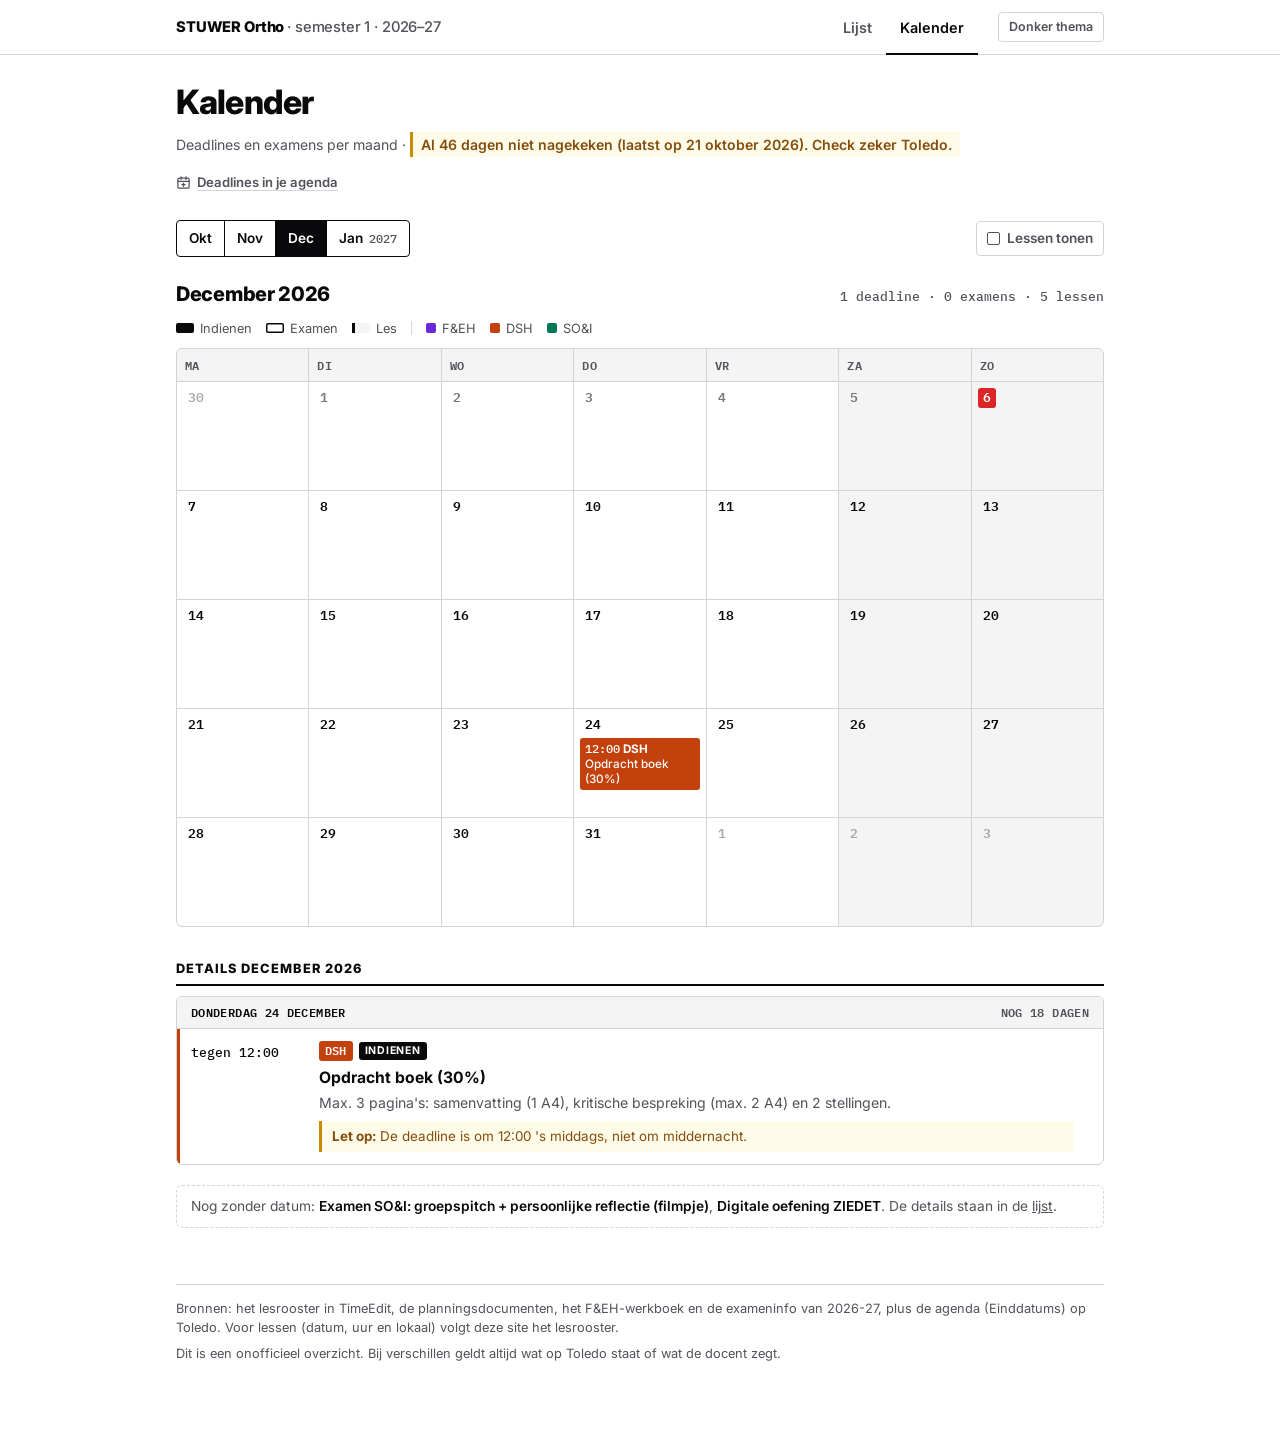
==== commit 9ea64af8: "Verbeteringen na review van de animaties - Vooraf geladen pagina leest het thema opnieuw bij openen " ====
--- a/kalender.html
+++ b/kalender.html
@@ -21,7 +21,9 @@
 <script>
 try{var t=localStorage.getItem("theme");if(t==="dark"||t==="light")document.documentElement.setAttribute("data-theme",t)}catch(e){}
 // Bij een paginawissel met view transition: geen gewone fade-in, de overgang doet het werk.
-addEventListener("pagereveal",function(e){if(!e.viewTransition)return;var r=document.documentElement;r.classList.add("nav-vt","no-enter");e.viewTransition.finished.finally(function(){r.classList.remove("nav-vt")})});
+// Naar een anker (bv. ./#tbd) springt de pagina toch, dus dan geen overgang.
+// Thema opnieuw lezen: een vooraf geladen (prerender) pagina kan intussen een ander thema gekregen hebben.
+addEventListener("pagereveal",function(e){var r=document.documentElement;try{var t=localStorage.getItem("theme");if(t==="dark"||t==="light")r.setAttribute("data-theme",t)}catch(x){}if(window.themeLabel)themeLabel();if(!e.viewTransition)return;if(location.hash){e.viewTransition.skipTransition();return}r.classList.add("nav-vt","no-enter");e.viewTransition.finished.finally(function(){r.classList.remove("nav-vt")})});
 </script>
 <script type="speculationrules">{"prerender":[{"urls":["./"],"eagerness":"moderate"}]}</script>
 <link rel="preconnect" href="https://fonts.googleapis.com">
@@ -126,8 +128,9 @@
   const days=groupByDay(vis), list=$("#mlist");
   list.classList.toggle("anim",!!fx);
   list.innerHTML=`<h2 class="month">Details ${fMonth.format(m)}</h2>`+(days.length
-    ?days.map((d,i)=>dayBlock(d,i+1)).join("")
+    ?days.map(d=>dayBlock(d)).join("")
     :`<p class="empty">Geen ${state.les?"items":"deadlines of examens"} in ${fMonth.format(m)}.</p>`);
+  if(fx)stagger(list);
 
   const tbd=$("#tbdnote");
   tbd.hidden=!UNDATED.length;
--- a/style.css
+++ b/style.css
@@ -46,10 +46,11 @@
 .brand{margin-right:auto;font-weight:800;font-size:.92rem;letter-spacing:-.01em;text-decoration:none}
 .brand span{color:var(--muted);font-weight:500}
 .tabs{display:flex;align-self:stretch}
-.tabs a{position:relative;display:flex;align-items:center;padding:0 14px;margin-bottom:-1px;border-bottom:2px solid transparent;font-size:.9rem;font-weight:600;color:var(--muted);text-decoration:none}
+.tabs a{position:relative;display:flex;align-items:center;padding:0 14px;margin-bottom:-1px;font-size:.9rem;font-weight:600;color:var(--muted);text-decoration:none}
 .tabs a:hover{color:var(--ink)}
 .tabs a[aria-current="page"]{color:var(--ink)}
-.tabs .ind{position:absolute;left:0;right:0;bottom:-2px;height:2px;background:var(--ink)}
+.tabs .ind{position:absolute;left:0;right:0;bottom:0;height:2px;background:var(--ink)}
+@media (forced-colors:active){.tabs .ind{background:CanvasText}}
 .theme{flex:none;border:1px solid var(--line);background:var(--surface);border-radius:4px;padding:5px 10px;font-size:.78rem;font-weight:600;color:var(--muted);cursor:pointer}
 .theme:hover{color:var(--ink);border-color:var(--ink)}
 
